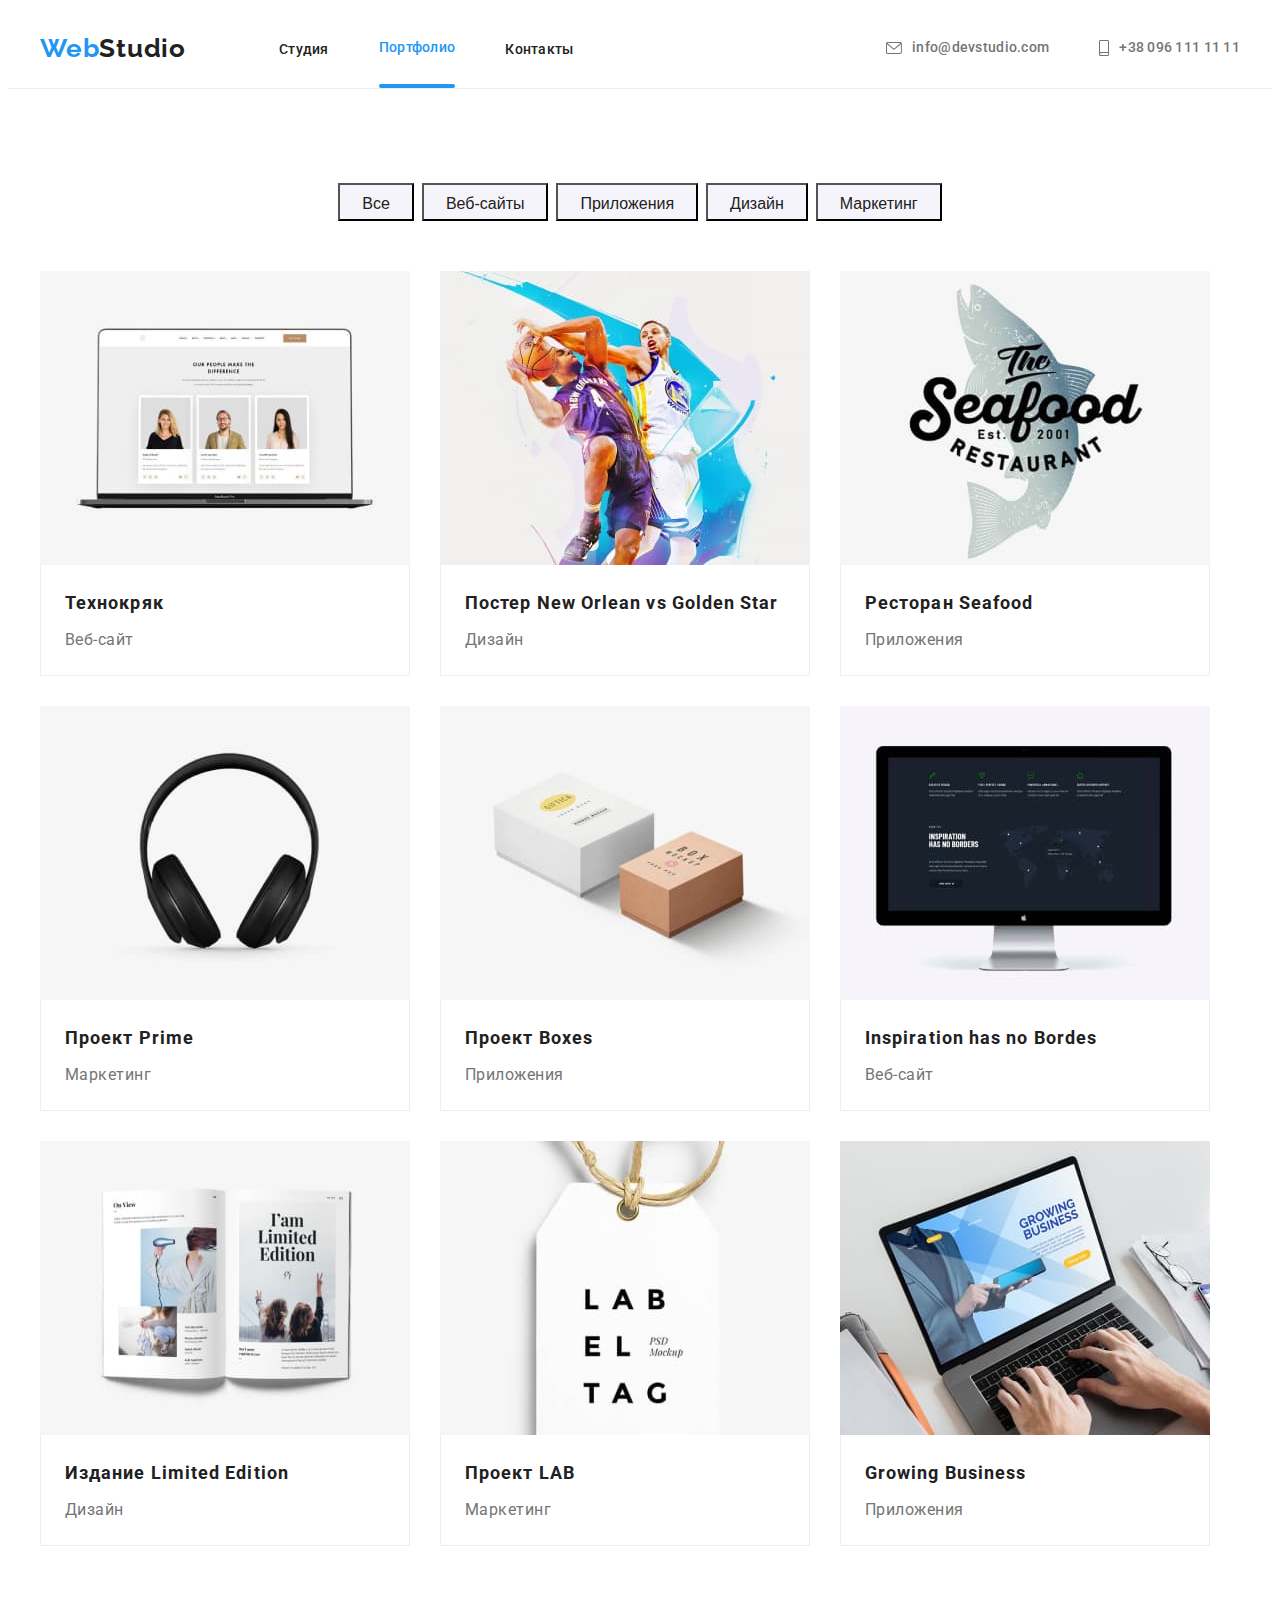
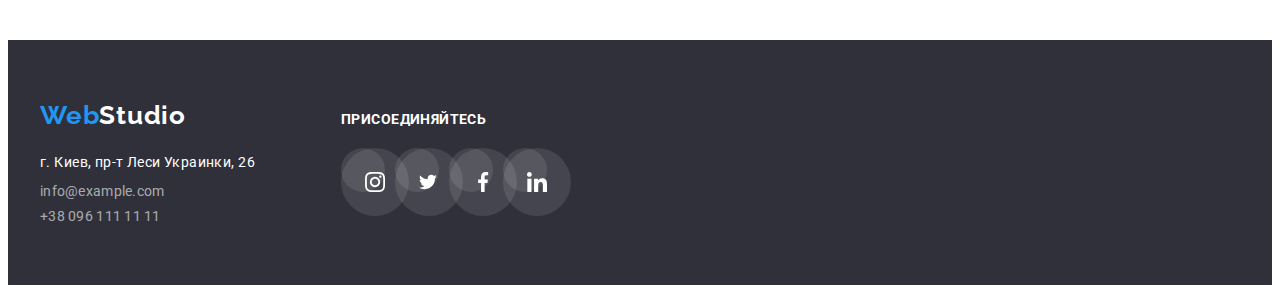
==== portfolio.html @ 962d47c5 "добавил иконки в спрайт с 6 дз" ====
<!DOCTYPE html>
<html lang="en">
<head>
    <meta charset="UTF-8">
    <meta http-equiv="X-UA-Compatible" content="IE=edge">
    <meta name="viewport" content="width=device-width, initial-scale=1.0">
    <title>portfolio</title>
    <link href="https://fonts.googleapis.com/css2?family=Raleway:wght@700&family=Roboto:wght@400;500;700;900&display=swap"
        rel="stylesheet">
        <link rel="stylesheet" href="https://cdnjs.cloudflare.com/ajax/libs/modern-normalize/1.0.0/modern-normalize.min.css"
            integrity="sha512-ISS7cAi1PEhQ8jnbJpJZMd29NlhNj4AWYyLOSp2CE/CsHxTCu+r+t0D2yoJudVrd0/8fTVPUVDzY5Tvli75u/g=="
            crossorigin="anonymous" />
            <link rel="stylesheet" href="https://cdnjs.cloudflare.com/ajax/libs/animate.css/4.1.1/animate.min.css" />
    <link rel="stylesheet" href="./css/styles.css">
</head>
<body>
    <!--HEADER-->
    <header class="header">
        <div class="conteiner header-conteiner">
            <nav class="navigation ">
                <a class="logo-link link animate__heartBeat" href="./index.html"><span class="part-logo">Web</span>Studio</a>
                <ul class="menu-list list">
                    <li class="menu-item"><a class="menu-link link" href="./index.html">Студия</a></li>
                    <li class="menu-item"><a class="menu-link link" href=""><div class="current">Портфолио</div></a></li>
                    <li class="menu-item"><a class="menu-link link" href="">Контакты</a></li>
                </ul>
                </nav>
                <ul class="contacts-list list">
                    <li class="contacts-list-item-mail-tel">
                
                        <a class="mail-tel-link link" href="mailto:info@devstudio.com"><svg class="header-icons" width="16" height="12">
                                <use href="./images/icons.svg.svg#icon-envelope"></use>
                            </svg>info@devstudio.com</a>
                
                
                    </li>
                    <li class="contacts-list-item-mail-tel"><a class="mail-tel-link link" href="tel:+380961111111"><svg
                                class="header-icons" width="10" height="16">
                                <use href="./images/icons.svg.svg#icon-smartphone"></use>
                            </svg>+38 096 111 11 11</a></li>
                </ul>
            
        </div>
    </header>
    <main>
        <!--SECTION FILTERS-->
        <section class="filters section">
            <div class="conteiner">
            <h1 class="visually-hidden">Портфолио</h1>
            <ul class="filters-list list">
                <li class="filters-list-item"><button class="filters-list-btn" type="button">Все</button></li>
                <li class="filters-list-item"><button class="filters-list-btn" type="button">Веб-сайты</button></li>
                <li class="filters-list-item"><button class="filters-list-btn" type="button">Приложения</button></li>
                <li class="filters-list-item"><button class="filters-list-btn" type="button">Дизайн</button></li>
                <li class="filters-list-item"><button class="filters-list-btn" type="button">Маркетинг</button></li>
             </ul>
             <ul class="projects-list list ">
                 <li class="projects-item"><a class="projects-link link" href=""><div class="project-list-img-wrapper"><img class="projects-img" src="./images/pimg.jpg" alt="Веб-сайт" width="370"/><p class="overlay">Технокряк это современная площадка распространения коронавируса. Компании используют эту платформу для цифрового
                шпионажа и атак на защищённые сервера конкурентов.</p></div><div class="tecno"><h2 class="projects-list-title">Технокряк</h2><p class="projects-description">Веб-сайт</p></div></a></li>
                 <li class="projects-item"><a class="projects-link link" href=""><div class="project-list-img-wrapper"><img class="projects-img" src="./images/pimg1.jpg" alt="Дизайн" width="370"/><p class="overlay">Технокряк это современная площадка распространения коронавируса. Компании используют эту платформу для цифрового
                шпионажа и атак на защищённые сервера конкурентов.</p></div><div class="neworlean"><h2 class="projects-list-title">Постер New Orlean vs Golden Star</h2><p class="projects-description">Дизайн</p></div></a></li>
                 <li class="projects-item"><a class="projects-link link" href=""><div class="project-list-img-wrapper"><img class="projects-img" src="./images/pimg2.jpg" alt="Приложение" width="370"/><p class="overlay">Технокряк это современная площадка распространения коронавируса. Компании используют эту платформу для цифрового
                шпионажа и атак на защищённые сервера конкурентов.</p></div><div class="seafood"><h2 class="projects-list-title">Ресторан Seafood</h2><p class="projects-description">Приложения</p></div></a></li>
                 <li class="projects-item"><a class="projects-link link" href=""><div class="project-list-img-wrapper"><img class="projects-img" src="./images/pimg3.jpg" alt="Маркетинг" width="370"/><p class="overlay">Технокряк это современная площадка распространения коронавируса. Компании используют эту платформу для цифрового
                шпионажа и атак на защищённые сервера конкурентов.</p></div><div class="prime"><h2 class="projects-list-title">Проект Prime</h2><p class="projects-description">Маркетинг</p></div></a></li>
                 <li class="projects-item"><a class="projects-link link" href=""><div class="project-list-img-wrapper"><img class="projects-img" src="./images/pimg4.jpg" alt="Приложение" width="370"/><p class="overlay">Технокряк это современная площадка распространения коронавируса. Компании используют эту платформу для цифрового
                шпионажа и атак на защищённые сервера конкурентов.</p></div><div class="boxes"><h2 class="projects-list-title">Проект Boxes</h2><p class="projects-description">Приложения</p></div></a></li>
                 <li class="projects-item"><a class="projects-link link" href=""><div class="project-list-img-wrapper"><img class="projects-img" src="./images/pimg5.jpg" alt="Веб-сайт" width="370"/><p class="overlay">Технокряк это современная площадка распространения коронавируса. Компании используют эту платформу для цифрового
                шпионажа и атак на защищённые сервера конкурентов.</p></div><div class="bordes"><h2 class="projects-list-title">Inspiration has no Bordes</h2><p class="projects-description">Веб-сайт</p></div></a></li>
                 <li class="projects-item"><a class="projects-link link" href=""><div class="project-list-img-wrapper"><img class="projects-img" src="./images/pimg6.jpg" alt="Дизайн" width="370"/><p class="overlay">Технокряк это современная площадка распространения коронавируса. Компании используют эту платформу для цифрового
                шпионажа и атак на защищённые сервера конкурентов.</p></div><div class="limited-edition"><h2 class="projects-list-title">Издание  Limited Edition</h2><p class="projects-description">Дизайн</p></div></a></li>
                 <li class="projects-item"><a class="projects-link link" href=""><div class="project-list-img-wrapper"><img class="projects-img" src="./images/pimg7.jpg" alt="Маркетинг" width="370"/><p class="overlay">Технокряк это современная площадка распространения коронавируса. Компании используют эту платформу для цифрового
                шпионажа и атак на защищённые сервера конкурентов.</p></div><div class="lab"><h2 class="projects-list-title">Проект LAB</h2><p class="projects-description">Маркетинг</p></div></a></li>
                 <li class="projects-item"><a class="projects-link link" href=""><div class="project-list-img-wrapper"><img class="projects-img" src="./images/pimg8.jpg" alt="Приложение" width="370"/><p class="overlay">Технокряк это современная площадка распространения коронавируса. Компании используют эту платформу для цифрового
                шпионажа и атак на защищённые сервера конкурентов.</p></div><div class="growing-business"><h2 class="projects-list-title">Growing Business</h2><p class="projects-description">Приложения</p></div></a></li>
             </ul> 
            </div>
             </section> 
    </main>
<!--FOOTER-->
<footer class="footer ">
    <div class="conteiner footer-div">
        <div class=" address-div">
            <a class="logo-link link" href="./index.html"><span class="part-logo">Web</span><span
                    class="logo-link-studio">Studio</span></a>
            <address class="address">г. Киев, пр-т Леси Украинки, 26
                <ul class="footer-contacts-list list">
                    <li class="footer-contacts-list-item"><a class="footer-mail-link link"
                            href="mailto:info@example.com">info@example.com</a>
                    </li>
                    <li class="footer-contacts-list-item-tel"><a class="footer-tel-link link"
                            href="tel:+380961111111">+38 096 111 11 11</a></li>
                </ul>
            </address>
        </div>
        <div class="footer-contacts">
            <h2 class="footer-title">присоединяйтесь</h2>
            <ul class="footer-list list">
                <li class="footer-link-item"><a class="footer-social-link-icon" href="">
                        <svg class="footer-icon" width="20" height="20">
                            <use href="./images/icons.svg.svg#icon-instagram"></use>
                        </svg></a></li>
                <li class="footer-link-item"><a class="footer-social-link-icon" href="">
                        <svg class="footer-icon" width="20" height="20">
                            <use href="./images/icons.svg.svg#icon-twitter"></use>
                        </svg></a></li>
                <li class="footer-link-item"><a class="footer-social-link-icon" href="">
                        <svg class="footer-icon" width="20" height="20">
                            <use href="./images/icons.svg.svg#icon-facebook"></use>
                        </svg></a></li>
                <li class="footer-link-item"><a class="footer-social-link-icon" href="">
                        <svg class="footer-icon" width="20" height="20">
                            <use href="./images/icons.svg.svg#icon-linkedin"></use>
                        </svg></a></li>
            </ul>

        </div>
    </div>
</footer>
    
</body>
</html>
---- css/styles.css ----
:root {
  --main-font: "Roboto", sans-serif;
  --accent-color: #2196f3;
  --text-color: #212121;
  --paragraph-color: #757575;
  --background-color-grey: #2f303a;
  --text-color-white: #ffffff;
  --color-btn: #188ce8;
  --background-color-team-filters: #f5f4fa;
  --background-color-filters: #eeeeee;
  --color-footer-link: rgba(255, 255, 255, 0.6);
  --color-border: #ececec;
  --color-client-item: #afb1b8;
  --padding-div-projects: 20px 24px;
  --color-icon: #afb1b8;
}
/*=========УТИЛИТЫ=========*/
h1,
h2,
h3,
h4,
h5,
h6,
p {
  margin-top: 0;
  margin-bottom: 0;
}
ul,
ol {
  margin-top: 0;
  margin-bottom: 0;
  padding-left: 0;
}
img {
  display: block;
}
.conteiner {
  width: 1200px;
  padding-left: 15px;
  padding-right: 15px;
  margin: 0 auto;
}
.list {
  list-style: none;
}
.link {
  text-decoration: none;
}

body {
  font-family: var(--main-font);
  color: var(--text-color);
}

/*===============COMPONENTS==========*/
.part-logo {
  color: var(--accent-color);
}
.logo-link {
  font-family: "Raleway", sans-serif;
  font-weight: 700;
  font-size: 26px;
  line-height: 1.19;
  letter-spacing: 0.03em;
  color: inherit;
  animation-duration: 2500ms;
  animation-iteration-count: 1;
}
.logo-link-studio {
  color: var(--text-color-white);
}
.menu-link {
  font-weight: 500;
  font-size: 14px;
  line-height: 1.14;
  letter-spacing: 0.02em;
  color: inherit;
  transition: color 250ms cubic-bezier(0.4, 0, 0.2, 1);
}
.menu-list :hover,
.menu-list :focus {
  color: var(--accent-color);
}

.section {
  padding-top: 94px;
  padding-bottom: 94px;
}
/*==============END COMPONENTS======*/
/*================HEADER================*/
.header {
  border-bottom: 1px solid var(--color-border);
}
.header-conteiner {
  display: flex;
  align-items: center;
  justify-content: space-between;
}
.navigation {
  display: flex;
  align-items: center;
}
.logo-link {
  margin-right: 93px;
}
.menu-list {
  display: flex;
  align-items: center;
}
.menu-link {
  padding-top: 32px;
  padding-bottom: 32px;
}
.menu-item:not(:last-child) {
  margin-right: 50px;
}

.contacts-list {
  display: flex;

  align-items: center;
  font-weight: 500;
  font-size: 14px;
  line-height: 1.14;
  letter-spacing: 0.02em;
}

.mail-tel-link:hover,
.mail-tel-link:focus {
  color: var(--accent-color);
}

.mail-tel-link {
  display: flex;
  align-items: center;
  padding-top: 32px;
  padding-bottom: 32px;
  color: var(--paragraph-color);
  transition: color 250ms cubic-bezier(0.4, 0, 0.2, 1);
}
.contacts-list-item-mail-tel {
  margin-left: auto;
}
.contacts-list-item-mail-tel:not(:last-child) {
  margin-right: 50px;
}
.header-icons {
  fill: currentColor;
  margin-right: 10px;
}
.current {
  color: var(--accent-color);
  position: relative;
}
.current::after {
  position: absolute;
  left: 0;
  margin-top: 28px;
  display: block;
  content: "";
  height: 4px;
  width: 100%;
  border-radius: 2px;
  background-color: var(--accent-color);
}

/*===========END HEADER============*/
/*================SECTION HERO============*/
.hero {
  max-width: 1600px;
  background-color: var(--background-color-grey);
  text-align: center;
  padding-top: 200px;
  padding-bottom: 200px;
  margin: 0 auto;
  background-image: linear-gradient(
      rgba(47, 48, 58, 0.4),
      rgba(47, 48, 58, 0.4)
    ),
    url("../images/heroimg.jpg");
  background-size: cover;
}
.hero-title {
  font-weight: 900;
  font-size: 44px;
  line-height: 1.36;
  color: var(--text-color-white);
}
.modal-btn {
  height: 50px;
  padding: 10px 32px;
  margin-top: 30px;

  border-radius: 4px;

  font-weight: 700;
  font-size: 16px;
  line-height: 1.87;
  color: var(--text-color-white);
  background-color: var(--accent-color);
  cursor: pointer;
  transition: color 250ms cubic-bezier(0.4, 0, 0.2, 1);
}
.modal-btn:hover,
.modal-btn:focus {
  color: var(--text-color-white);
  background-color: var(--color-btn);
}
/*===============SECTION SKILLS========*/
.skills {
  padding-bottom: 0;
}
.visually-hidden {
  position: absolute;
  width: 1px;
  height: 1px;
  margin: -1px;
  border: 0;
  padding: 0;

  white-space: nowrap;
  clip-path: inset(100%);
  clip: rect(0 0 0 0);
  overflow: hidden;
}
.description-title {
  font-weight: 700;
  font-size: 14px;
  line-height: 1.14;
  letter-spacing: 0.03em;
  text-transform: uppercase;
}

.description {
  margin-top: 10px;
  font-size: 14px;
  line-height: 1.71;
  color: var(--paragraph-color);
}
.skills-list {
  display: flex;
}
.skills-description-item {
  width: 270px;
}
.skills-description-item:not(:last-child) {
  margin-right: 30px;
}
.skills-description-icon {
  display: flex;
  justify-content: center;
  align-items: center;
  width: 270px;
  height: 120px;
  margin-bottom: 30px;
  background-color: var(--background-color-team-filters);
}

/*============END SECTION SKILLS======*/
/*===========SECTION ABOUT==========*/
.about {
  text-align: center;
}
.about-img-list {
  display: flex;

  margin-right: -30px;
}
.about-img-list-item:not(:last-child) {
  margin-right: 30px;
}
.about-title {
  font-weight: 700;
  font-size: 36px;
  line-height: 1.16;
  letter-spacing: 0.03em;
  margin-bottom: 50px;
  align-items: center;
  margin-bottom: 50px;
}
.about-img-list-wrapper {
  position: relative;
  overflow: hidden;
}
.about-overlay {
  padding-top: 27px;
  font-weight: 700;
  font-size: 14px;
  line-height: 1.14;
  text-align: center;
  letter-spacing: 0.03em;
  text-transform: uppercase;
  color: var(--text-color-white);
  background-color: rgba(47, 48, 58, 0.8);
  position: absolute;
  bottom: 0;
  left: 0;
  width: 100%;
  height: 70px;
}

/*============END SECTION ABOUT======*/
/*===========SECTION TEAM=========*/

.team {
  text-align: center;
}

.team-title {
  font-weight: 700;
  font-size: 36px;
  line-height: 1.16;
}

.team-list {
  display: flex;
  margin-left: -30px;
  margin-top: 50px;
}
.team-list-item {
  width: 270px;
  background-color: var(--text-color-white);
  box-shadow: 0px 4px 4px rgba(0, 0, 0, 0.25);
}
.team-list-item:not(:first-child) {
  margin-left: 30px;
}
.team-list-sub-title {
  font-weight: 500;
  font-size: 16px;
  line-height: 1.18;
  margin-bottom: 10px;
}
.team-list-description {
  font-size: 16px;
  line-height: 1.18;
  color: var(--paragraph-color);
}
.team-card-list {
  padding: 30px 32px 30px 32px;
}

.team {
  background-color: var(--background-color-team-filters);
}

.team-list-link {
  display: flex;
  justify-content: space-between;
  width: 206px;
  height: 44px;
  margin-top: 16px;
}
.team-link-item {
  display: block;
  width: 44px;
  height: 44px;
  background-color: #ffffff;
  border-radius: 50%;
}
.team-link-item:not(:last-child) {
  margin-right: 10px;
}

.social-link-icon {
  display: flex;
  justify-content: center;
  align-items: center;
  width: 44px;
  height: 44px;
  border-radius: 50%;
  transition: background-color 250ms cubic-bezier(0.4, 0, 0.2, 1);
}
.social-link-icon:hover,
.social-link-icon:focus {
  background-color: var(--accent-color);
}
.social-link-icon:hover .team-icon,
.social-link-icon:focus .team-icon {
  fill: #ffffff;
}
.team-icon {
  fill: var(--color-icon);
  transition: fill 250ms cubic-bezier(0.4, 0, 0.2, 1);
}
/*=========== END SECTION TEAM=========*/
/*===========SECTION CLIENTS=======*/
.clients {
  text-align: center;
}
.client-list {
  display: flex;
  justify-content: space-between;
  margin-top: 50px;
}
.clients-title {
  font-weight: 700;
  font-size: 36px;
  line-height: 1.16;
}

.client-item:not(:first-child) {
  margin-left: 30px;
}

.client-link {
  display: flex;
  justify-content: center;
  align-items: center;
  border: 1px solid #afb1b8;
  width: 170px;
  height: 92px;
  transition: border 250ms cubic-bezier(0.4, 0, 0.2, 1);
}
.client-icon {
  fill: #afb1b8;
  transition: fill 250ms cubic-bezier(0.4, 0, 0.2, 1);
}
.client-link:hover,
.client-link:focus {
  border: 1px solid #2196f3;
}
.client-link:hover .client-icon,
.client-link:focus .client-icon {
  fill: var(--accent-color);
}
/*==========SECTION FILTERS=========*/

.filters-list {
  display: flex;
  justify-content: center;
  margin-bottom: 50px;
}

.filters-list-item:not(:last-child) {
  margin-right: 8px;
}

.filters-list-btn {
  height: 38px;
  padding: 6px 22px;

  font-weight: 500;
  font-size: 16px;
  line-height: 1.62;
  background-color: var(--background-color-team-filters);
  color: var(--text-color);

  transition: background-color 250ms cubic-bezier(0.4, 0, 0.2, 1),
    box-shadow 250ms cubic-bezier(0.4, 0, 0.2, 1),
    color 250ms cubic-bezier(0.4, 0, 0.2, 1);
}
.filters-list-btn:hover,
.filters-list-btn:focus {
  color: var(--text-color-white);
  background-color: var(--accent-color);
  box-shadow: 0px 4px 4px rgba(0, 0, 0, 0.25);
  cursor: pointer;
}
.projects-link {
  color: var(--text-color);
}
.projects-list-title {
  margin-bottom: 4px;
  font-weight: 700;
  font-size: 18px;
  line-height: 2;
  letter-spacing: 0.06em;
  color: inherit;
}
.projects-description {
  font-size: 16px;
  line-height: 1.87;
  letter-spacing: 0.03em;
  color: var(--paragraph-color);
}
.projects-list {
  display: flex;
  flex-wrap: wrap;
  margin-right: -30px;
  margin-top: -30px;
}
.projects-item {
  width: 370px;

  margin-right: 30px;
  margin-top: 30px;
  background-color: var(--text-color-white);
}
.projects-item:hover,
.projects-item:focus {
  box-shadow: 0px 4px 4px rgba(0, 0, 0, 0.25);
}
.tecno {
  padding: var(--padding-div-projects);
  border-bottom: 1px solid var(--background-color-filters);
  border-left: 1px solid var(--background-color-filters);
  border-right: 1px solid var(--background-color-filters);
}
.neworlean {
  padding: var(--padding-div-projects);
  border-bottom: 1px solid var(--background-color-filters);
  border-left: 1px solid var(--background-color-filters);
  border-right: 1px solid var(--background-color-filters);
}
.seafood {
  padding: var(--padding-div-projects);
  border-bottom: 1px solid var(--background-color-filters);
  border-left: 1px solid var(--background-color-filters);
  border-right: 1px solid var(--background-color-filters);
}
.prime {
  padding: var(--padding-div-projects);
  border-bottom: 1px solid var(--background-color-filters);
  border-left: 1px solid var(--background-color-filters);
  border-right: 1px solid var(--background-color-filters);
}
.boxes {
  padding: var(--padding-div-projects);
  border-bottom: 1px solid var(--background-color-filters);
  border-left: 1px solid var(--background-color-filters);
  border-right: 1px solid var(--background-color-filters);
}
.bordes {
  padding: var(--padding-div-projects);
  border-bottom: 1px solid var(--background-color-filters);
  border-left: 1px solid var(--background-color-filters);
  border-right: 1px solid var(--background-color-filters);
}
.limited-edition {
  padding: var(--padding-div-projects);
  border-bottom: 1px solid var(--background-color-filters);
  border-left: 1px solid var(--background-color-filters);
  border-right: 1px solid var(--background-color-filters);
}
.lab {
  padding: var(--padding-div-projects);
  border-bottom: 1px solid var(--background-color-filters);
  border-left: 1px solid var(--background-color-filters);
  border-right: 1px solid var(--background-color-filters);
}
.growing-business {
  padding: var(--padding-div-projects);
  border-bottom: 1px solid var(--background-color-filters);
  border-left: 1px solid var(--background-color-filters);
  border-right: 1px solid var(--background-color-filters);
}
.project-list-img-wrapper {
  position: relative;
  overflow: hidden;
}
.overlay {
  font-size: 18px;
  line-height: 1.55;
  letter-spacing: 0.03em;
  padding: 63px 24px;

  color: var(--text-color-white);
  background-color: rgba(33, 150, 243, 0.9);
  position: absolute;
  top: 0;
  left: 0;
  width: 100%;
  height: 100%;

  transform: translateY(100%);
  transition: transform 250ms cubic-bezier(0.4, 0, 0.2, 1);
}
.projects-link:hover .overlay,
.projects-link:focus .overlay {
  transform: translateY(0%);
}
/*===========END SECTION FILTERS===========*/
/*=============FOOTER=========*/
.footer {
  background-color: var(--background-color-grey);
  padding-top: 60px;
  padding-bottom: 60px;
}
.address-div {
  width: 231px;
}
.address {
  font-style: normal;
  font-size: 14px;
  line-height: 1.71;
  letter-spacing: 0.03em;
  color: var(--text-color-white);
  margin-top: 20px;
}
.footer-contacts-list {
  font-weight: 400;
  font-size: 14px;
  line-height: 1.14;
  letter-spacing: 0.02em;
  margin-top: 9px;
}

.footer-contacts-list :hover,
.footer-contacts-list :focus {
  color: var(--accent-color);
}
.footer-contacts-list-item {
  display: flex;
}
.footer-contacts-list-item-tel {
  margin-top: 9px;
}
.footer-tel-link {
  color: var(--color-footer-link);
  transition: color 250ms cubic-bezier(0.4, 0, 0.2, 1);
}
.footer-mail-link {
  color: var(--color-footer-link);
  transition: color 250ms cubic-bezier(0.4, 0, 0.2, 1);
}
.footer-div {
  display: flex;
  align-items: baseline;
}
.footer-contacts {
  margin-left: 70px;
}
.footer-title {
  font-weight: 700;
  font-size: 14px;
  line-height: 1.14;
  letter-spacing: 0.03em;
  text-transform: uppercase;

  color: var(--text-color-white);
}
.footer-list {
  display: flex;
  justify-content: space-between;
  margin-top: 20px;
}
.footer-link-item {
  display: block;
  width: 44px;
  height: 44px;
  background: rgba(255, 255, 255, 0.1);
  border-radius: 50%;
}
.footer-link-item:not(:last-child) {
  margin-right: 10px;
}
.footer-social-link-icon {
  display: flex;
  justify-content: center;
  align-items: center;
  padding: 12px;
  width: 44px;
  height: 44px;
  background: rgba(255, 255, 255, 0.1);
  border-radius: 50%;
  transition: background-color 250ms cubic-bezier(0.4, 0, 0.2, 1);
}
.footer-social-link-icon:hover,
.footer-social-link-icon:focus {
  background-color: var(--accent-color);
}

.footer-icon {
  fill: var(--text-color-white);
}
/*======logo,address,contacts-list in COMPONENTS===*/
/*==============END FOOTER==========*/
.backdrop {
  position: fixed;
  width: 100vw;
  height: 100vh;
  top: 0;
  left: 0;
  background-color: rgba(0, 0, 0, 0.2);
  z-index: 100;
  transition: opacity 250ms cubic-bezier(0.4, 0, 0.2, 1),
    visibility 250ms cubic-bezier(0.4, 0, 0.2, 1);
}
.modal {
  position: absolute;
  top: 50%;
  left: 50%;
  transform: translate(-50%, -50%);
  width: 528px;
  height: 581px;
  border-radius: 4px;
  background-color: var(--text-color-white);
}
.modal-close-btn {
  display: flex;
  justify-content: center;
  align-items: center;
  position: absolute;
  top: 8px;
  right: 8px;
  width: 30px;
  height: 30px;
  border: 1px solid rgba(0, 0, 0, 0.1);
  border-radius: 50%;
  background-color: var(--text-color-white);
  cursor: pointer;
}
.is-hidden {
  opacity: 0;
  visibility: hidden;
  pointer-events: none;
}
.modal-btn-icon {
  fill: #000000;
}
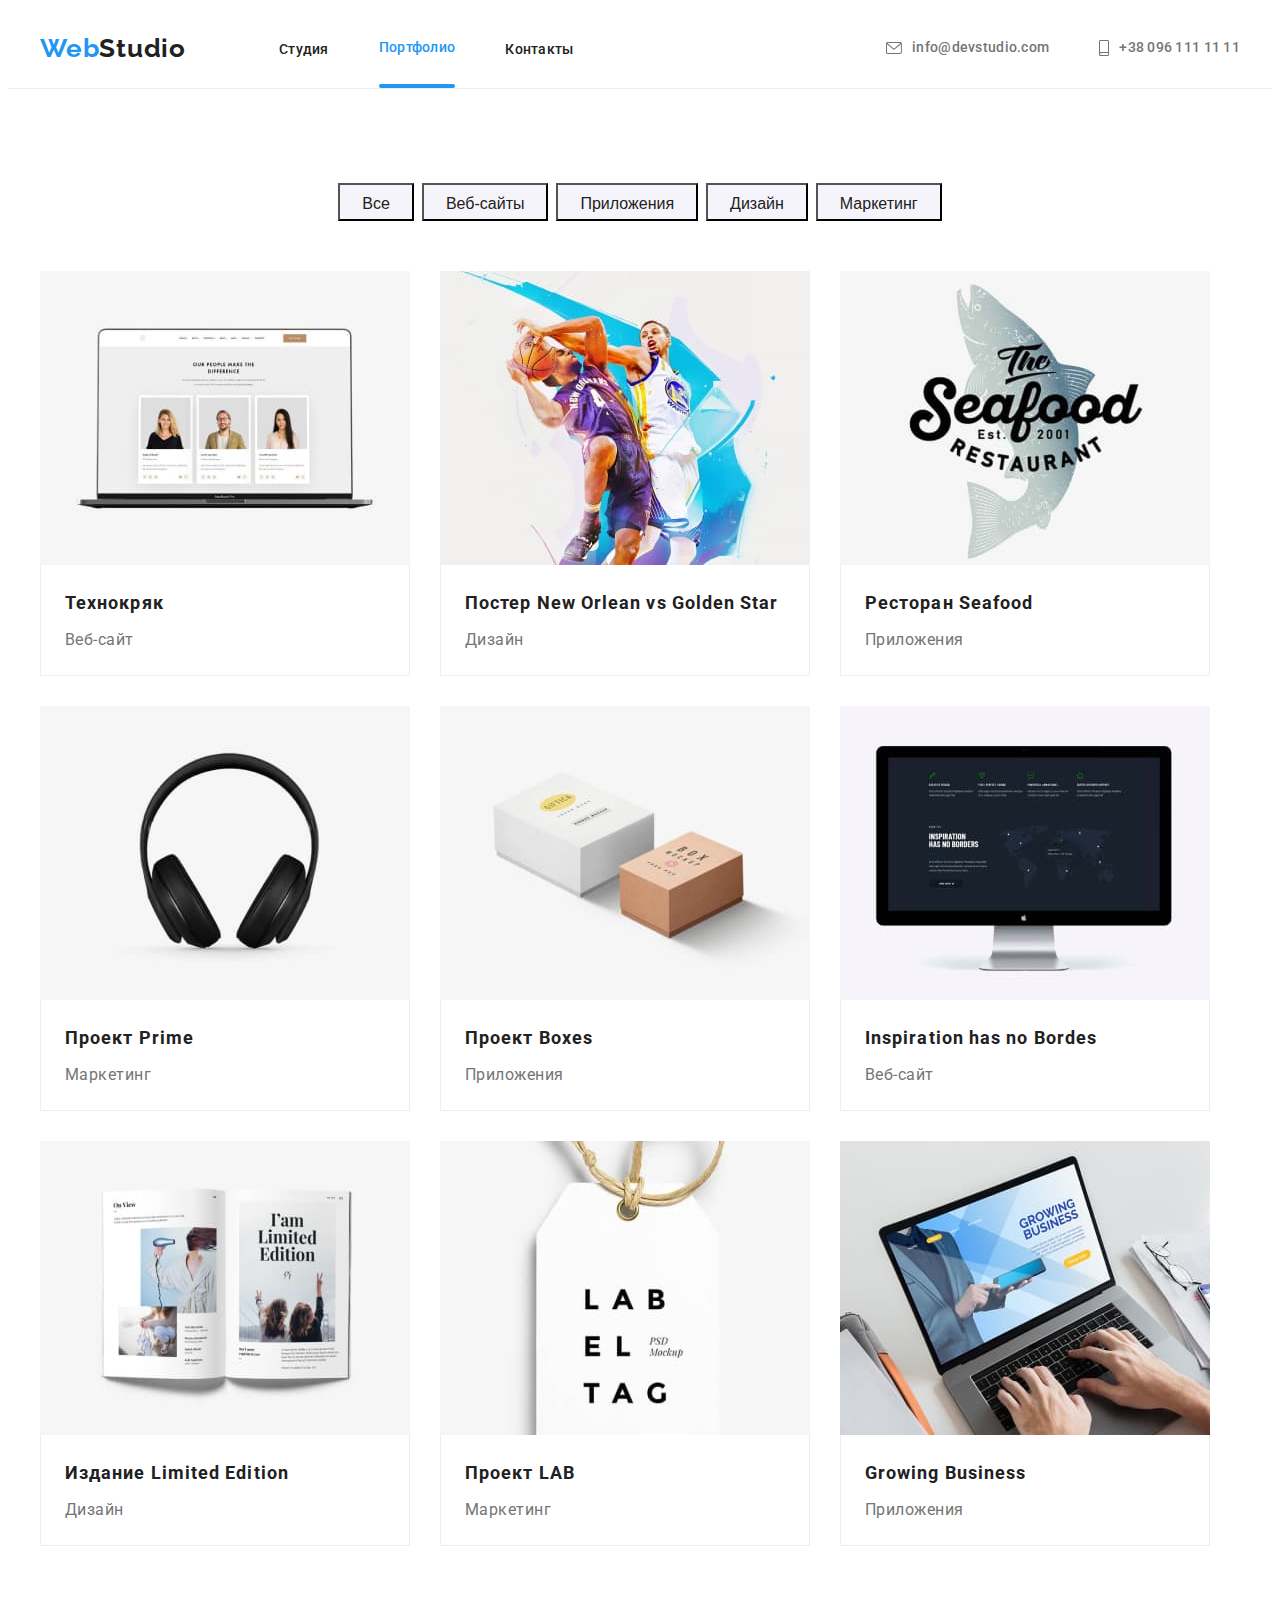
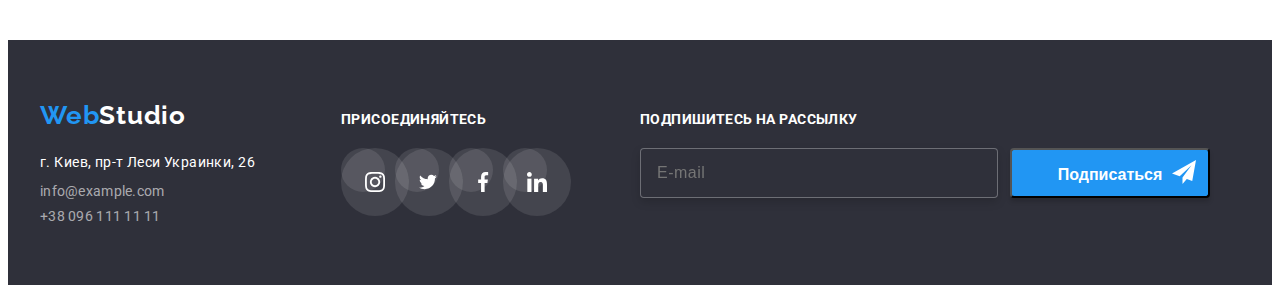
==== commit f3cb393b: "оформление модального окна и футера" ====
--- a/portfolio.html
+++ b/portfolio.html
@@ -115,6 +115,17 @@
             </ul>
 
         </div>
+        <form action="#" class="footer-form">
+            <label class="footer-form-field" for="input-e-meil">Подпишитесь на рассылку</label>
+            <div class="footer-feedback">
+                <input name="footer-email" type="email" id="input-e-meil" class="footer-form-email" required
+                    placeholder="E-mail">
+                <button type="submit" class="footer-form-btn">Подписаться<svg class="footer-form-icon" width="24" height="24">
+                        <use href="./images/icons.svg.svg#icon-iconsendtelegram"></use>
+                    </svg></button>
+            </div>
+            </label>
+        </form>
     </div>
 </footer>
     
--- a/css/styles.css
+++ b/css/styles.css
@@ -46,7 +46,16 @@
 .link {
   text-decoration: none;
 }
-
+.visually-hidden {
+  position: absolute !important;
+  clip: rect(1px 1px 1px 1px); /* IE6, IE7 */
+  clip: rect(1px, 1px, 1px, 1px);
+  padding: 0 !important;
+  border: 0 !important;
+  height: 1px !important;
+  width: 1px !important;
+  overflow: hidden;
+}
 body {
   font-family: var(--main-font);
   color: var(--text-color);
@@ -664,8 +673,74 @@
 .footer-icon {
   fill: var(--text-color-white);
 }
+
+.footer-feedback {
+  display: flex;
+  margin-top: 20px;
+  align-items: center;
+}
+.footer-form-field {
+  font-weight: 700;
+  font-size: 14px;
+  line-height: 1.14;
+  letter-spacing: 0.03em;
+  text-transform: uppercase;
+  margin-bottom: 20px;
+  color: var(--text-color-white);
+  margin-left: 93px;
+}
+.footer-form-email {
+  font-size: 16px;
+  line-height: 1.25;
+  letter-spacing: 0.03em;
+  background-color: var(--background-color-grey);
+  color: rgba(255, 255, 255, 0.6);
+  width: 358px;
+  height: 50px;
+  padding: 16px 0 16px 16px;
+  margin-right: 12px;
+  margin-left: 93px;
+  border: 1px solid rgba(255, 255, 255, 0.3);
+  border-radius: 4px;
+  box-sizing: border-box;
+  filter: drop-shadow(0px 4px 4px rgba(0, 0, 0, 0.15));
+  transition: border 250ms cubic-bezier(0.4, 0, 0.2, 1);
+}
+.footer-form-email:focus,
+.footer-form-email:hover {
+  border: 1px solid rgba(33, 150, 243, 0.3);
+  outline: none;
+}
+.footer-form-btn {
+  position: relative;
+  width: 200px;
+  height: 50px;
+  padding: 10px 28px;
+  font-weight: 700;
+  font-size: 16px;
+  line-height: 1.87;
+  background: var(--accent-color);
+  box-shadow: 0px 4px 4px rgba(0, 0, 0, 0.15);
+  border-radius: 4px;
+  color: var(--text-color-white);
+  cursor: pointer;
+  transition: background-color 250ms cubic-bezier(0.4, 0, 0.2, 1);
+}
+.footer-form-btn:hover,
+.footer-form-btn:focus {
+  color: var(--text-color-white);
+  background-color: var(--color-btn);
+}
+.footer-form-icon {
+  position: absolute;
+  top: 13;
+  right: 13.8;
+  margin-left: 10px;
+  fill: var(--text-color-white);
+}
 /*======logo,address,contacts-list in COMPONENTS===*/
 /*==============END FOOTER==========*/
+/*============MODAL WINDOWS BACKDROP====*/
 .backdrop {
   position: fixed;
   width: 100vw;
@@ -684,6 +759,7 @@
   transform: translate(-50%, -50%);
   width: 528px;
   height: 581px;
+  padding: 40px;
   border-radius: 4px;
   background-color: var(--text-color-white);
 }
@@ -701,6 +777,10 @@
   background-color: var(--text-color-white);
   cursor: pointer;
 }
+.modal-close-btn:hover .modal-btn-icon,
+.modal-close-btn:focus .modal-btn-icon {
+  fill: var(--accent-color);
+}
 .is-hidden {
   opacity: 0;
   visibility: hidden;
@@ -708,4 +788,122 @@
 }
 .modal-btn-icon {
   fill: #000000;
-}
+  transition: fill 250ms cubic-bezier(0.4, 0, 0.2, 1);
+}
+.modal-form-head {
+  font-weight: 700;
+  font-size: 20px;
+  line-height: 1.15;
+  text-align: center;
+  letter-spacing: 0.03em;
+  margin-bottom: 12px;
+}
+.modal-form {
+  display: flex;
+  flex-direction: column;
+}
+
+.modal-form-text {
+  font-size: 12px;
+  line-height: 1.16;
+  letter-spacing: 0.01em;
+  color: var(--paragraph-color);
+}
+.modal-form-text:not(:first-child) {
+  margin-top: 10px;
+}
+.modal-form-input {
+  width: 100%;
+  height: 40px;
+  box-sizing: border-box;
+  border-radius: 4px;
+  padding-left: 42px;
+  border: 1px solid rgba(33, 33, 33, 0.2);
+  transition: border-color 250ms cubic-bezier(0.4, 0, 0.2, 1);
+}
+.modal-form-input-wrapper {
+  position: relative;
+  display: block;
+  margin-top: 4px;
+  margin-bottom: 10px;
+}
+.user-name-icon {
+  display: block;
+  position: absolute;
+  top: 50%;
+  left: 12px;
+  transform: translateY(-50%);
+}
+.modal-form-input:focus {
+  border-color: var(--accent-color);
+  outline: none;
+}
+.modal-form-input:focus + .user-name-icon {
+  fill: var(--accent-color);
+}
+.modal-form-message {
+  width: 100%;
+  height: 120px;
+  border: 1px solid rgba(33, 33, 33, 0.2);
+  border-radius: 4px;
+  resize: none;
+  padding: 12px 16px;
+  margin-top: 4px;
+  transition: border-color 250ms cubic-bezier(0.4, 0, 0.2, 1);
+}
+.modal-form-message:focus {
+  outline: none;
+  border-color: var(--accent-color);
+}
+.modal-form-message::placeholder {
+  font-size: 14px;
+  line-height: 1.14;
+  letter-spacing: 0.01em;
+  color: rgba(117, 117, 117, 0.5);
+}
+.modal-form-checkbox-policy::before {
+  display: inline-block;
+  content: "";
+  vertical-align: middle;
+  width: 16px;
+  height: 15px;
+  margin-right: 7px;
+  border: 2px solid #212121;
+  cursor: pointer;
+}
+.modal-form-checkbox:checked + .modal-form-checkbox-policy::before {
+  background-image: url(../images/iconcheck.png);
+  border: 2px solid var(--accent-color);
+}
+.modal-form-checkbox:focus + .modal-form-checkbox-policy::before {
+  box-shadow: 0 0 0 2px var(--accent-color);
+}
+.modal-form-checkbox-policy {
+  font-size: 14px;
+  line-height: 1.71;
+  margin-top: 20px;
+  color: var(--paragraph-color);
+}
+.modal-form-btn {
+  align-self: center;
+  width: 200px;
+  height: 50px;
+  padding: 10px 32px;
+  margin-top: 30px;
+  margin-bottom: 40px;
+  border-radius: 4px;
+
+  font-weight: 700;
+  font-size: 16px;
+  line-height: 1.87;
+  color: var(--text-color-white);
+  background-color: var(--accent-color);
+  cursor: pointer;
+
+  transition: background-color 250ms cubic-bezier(0.4, 0, 0.2, 1);
+}
+.modal-form-btn:hover,
+.modal-form-btn:focus {
+  color: var(--text-color-white);
+  background-color: var(--color-btn);
+}
